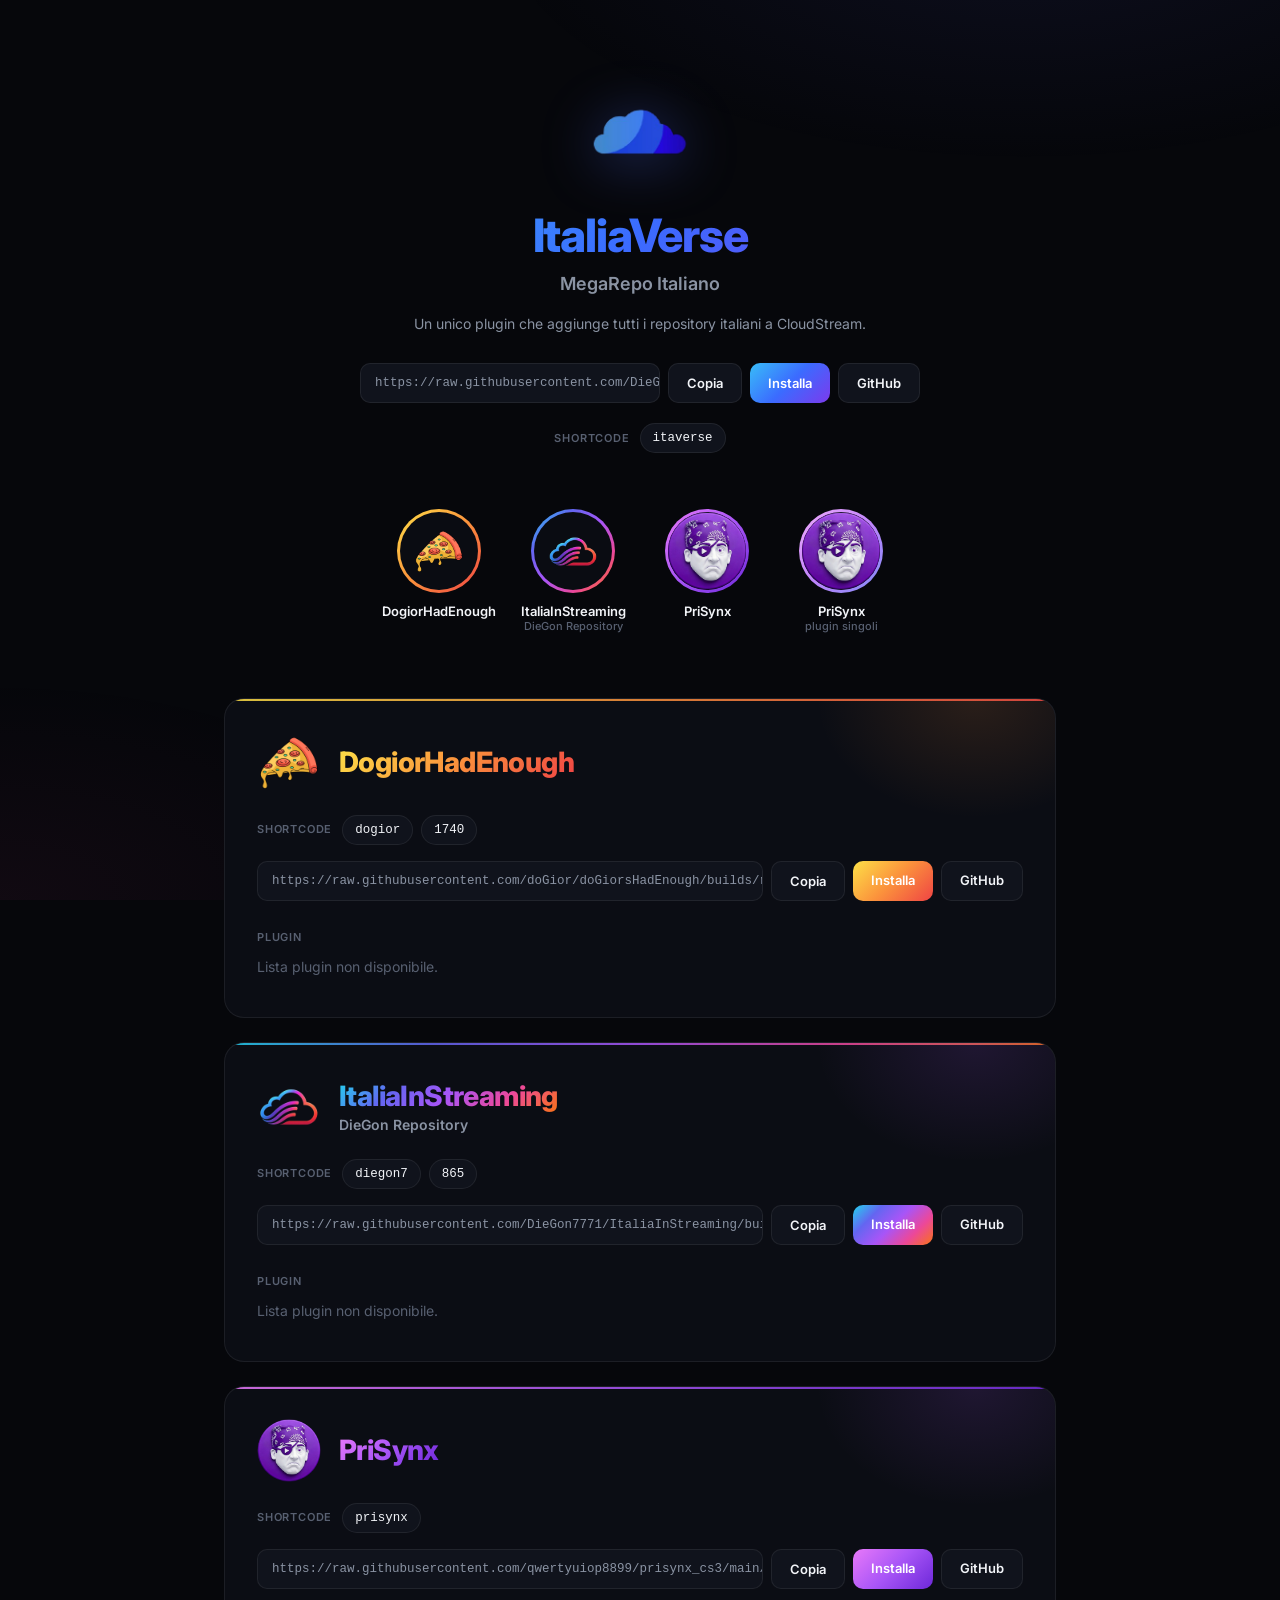
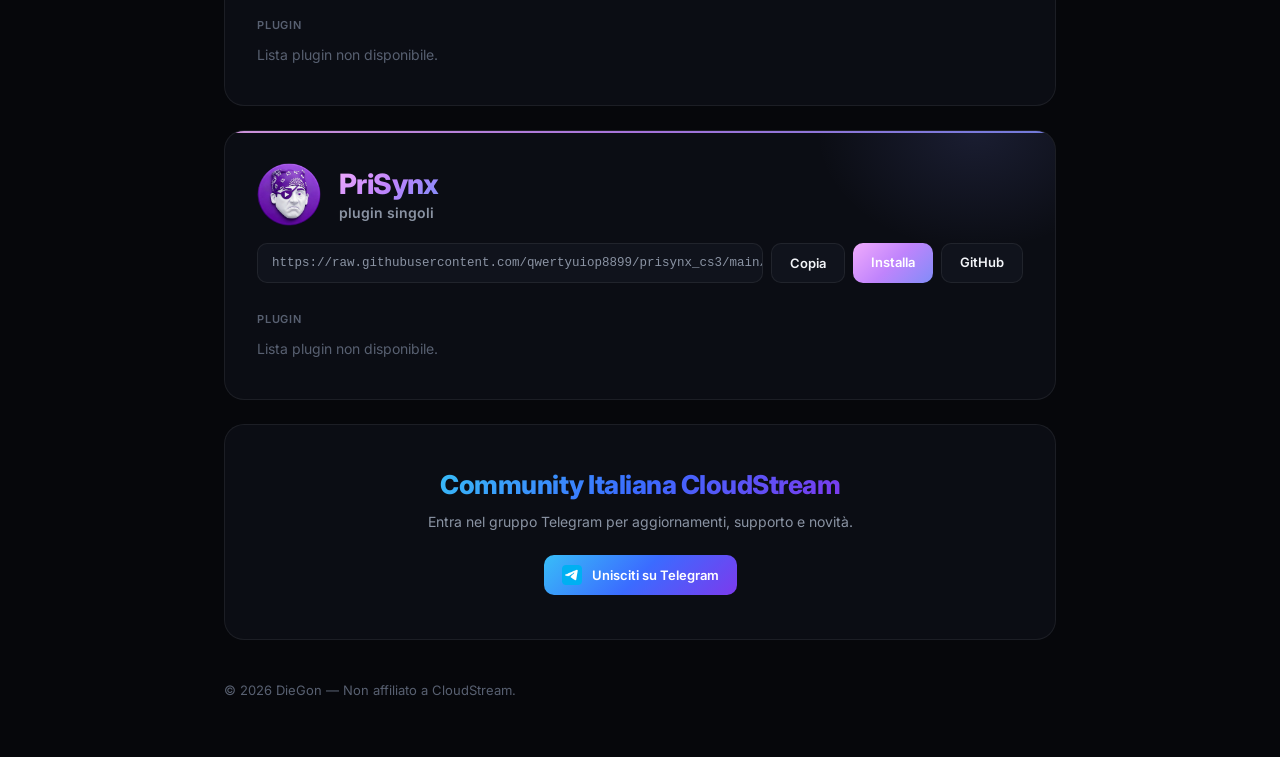
==== site/index.html @ 2d8fd5d8 "Sito ItaliaVerse" ====
<!DOCTYPE html>
<html lang="it">
<head>
<meta charset="UTF-8">
<meta name="viewport" content="width=device-width, initial-scale=1.0">
<title>ItaliaVerse — MegaRepo Italiano</title>
<link rel="preconnect" href="https://fonts.googleapis.com">
<link href="https://fonts.googleapis.com/css2?family=Inter:wght@400;500;600;700;800&display=swap" rel="stylesheet">
<style>
*, *::before, *::after { margin: 0; padding: 0; box-sizing: border-box; }
html { scroll-behavior: smooth; }

:root {
    --bg: #06070b;
    --card: #0b0d14;
    --field: #10131c;
    --line: rgba(255,255,255,0.07);
    --text: #f2f4f8;
    --muted: #8a93a3;
    --faint: #586071;
    --green: #22c55e;
    --yellow: #eab308;
    --red: #ef4444;
    --beta: #38bdf8;
}

body {
    font-family: 'Inter', -apple-system, BlinkMacSystemFont, sans-serif;
    background: var(--bg);
    color: var(--text);
    line-height: 1.6;
    -webkit-font-smoothing: antialiased;
    min-height: 100vh;
}

body::before {
    content: '';
    position: fixed; inset: 0; pointer-events: none; z-index: 0;
    background:
        radial-gradient(ellipse 60% 40% at 80% -10%, rgba(99,102,241,0.09), transparent 70%),
        radial-gradient(ellipse 50% 35% at 0% 100%, rgba(236,72,153,0.05), transparent 70%);
}

.wrap { max-width: 880px; margin: 0 auto; padding: 0 24px; position: relative; z-index: 1; }

.grad {
    background: var(--g);
    -webkit-background-clip: text; background-clip: text;
    -webkit-text-fill-color: transparent; color: transparent;
}

/* ---------- HERO ---------- */
.hero { text-align: center; padding: 80px 0 44px; }
.hero .logo { width: 104px; height: 104px; object-fit: contain; margin-bottom: 18px; filter: drop-shadow(0 6px 28px rgba(80,110,255,0.35)); }
.hero h1 { font-size: 46px; font-weight: 800; letter-spacing: -1.2px; line-height: 1.1; }
.hero .sub { margin-top: 10px; font-size: 18px; font-weight: 600; color: var(--muted); }
.hero .desc { margin: 14px auto 0; max-width: 520px; font-size: 14px; color: var(--muted); }

.install { margin: 28px auto 0; max-width: 560px; }

/* ---------- AVATARS ---------- */
.avatars { display: flex; justify-content: center; flex-wrap: wrap; gap: 28px 30px; padding: 12px 0 64px; }
.avatar { display: flex; flex-direction: column; align-items: center; gap: 10px; width: 104px; text-decoration: none; color: var(--text); }
.ring { width: 84px; height: 84px; border-radius: 50%; padding: 3px; background: var(--g); transition: transform .25s, box-shadow .25s; }
.ring span { display: flex; align-items: center; justify-content: center; width: 100%; height: 100%; border-radius: 50%; background: #0a0c12; overflow: hidden; }
.ring img { width: 100%; height: 100%; object-fit: contain; }
.ring img.pad { width: 66%; height: 66%; }
.ring img.cover { object-fit: cover; }
.avatar:hover .ring { transform: translateY(-4px) scale(1.04); box-shadow: 0 10px 30px -6px var(--glow); }
.avatar b { font-size: 13px; font-weight: 600; text-align: center; line-height: 1.3; }
.avatar small { display: block; font-size: 11px; font-weight: 500; color: var(--faint); margin-top: -1px; }

/* ---------- REPO CARD ---------- */
section.repo {
    position: relative; overflow: hidden;
    margin-bottom: 24px; padding: 32px 32px 28px;
    background: var(--card); border: 1px solid var(--line); border-radius: 20px;
    scroll-margin-top: 24px;
}
section.repo::before {
    content: ''; position: absolute; top: 0; left: 0; right: 0; height: 2px; background: var(--g); opacity: .85;
}
section.repo::after {
    content: ''; position: absolute; top: -120px; right: -80px; width: 320px; height: 240px; pointer-events: none;
    background: radial-gradient(ellipse, var(--glow), transparent 70%); opacity: .13;
}
.head { display: flex; align-items: center; gap: 18px; position: relative; z-index: 1; }
.head .logo { width: 64px; height: 64px; object-fit: contain; flex-shrink: 0; }
.head .logo.round { border-radius: 50%; }
.head h2 { font-size: 28px; font-weight: 800; letter-spacing: -0.6px; line-height: 1.15; }
.head h2 .s { display: block; font-size: 14px; font-weight: 600; letter-spacing: 0; color: var(--muted); margin-top: 4px; -webkit-text-fill-color: var(--muted); }
.desc2 { color: var(--muted); font-size: 14px; margin-top: 14px; position: relative; z-index: 1; }

.chips { display: flex; flex-wrap: wrap; gap: 8px; margin-top: 20px; align-items: center; position: relative; z-index: 1; }
.chips .lbl { font-size: 11px; text-transform: uppercase; letter-spacing: .8px; color: var(--faint); font-weight: 600; margin-right: 2px; }
.chip {
    height: 30px; padding: 0 12px; border-radius: 999px; border: 1px solid var(--line); background: var(--field);
    color: var(--text); font-family: ui-monospace, SFMono-Regular, Menlo, monospace; font-size: 12.5px; cursor: pointer;
    display: inline-flex; align-items: center; transition: border-color .2s, color .2s;
}
.chip:hover { border-color: var(--c); color: var(--c); }
.chip.done { border-color: var(--green); color: var(--green); }

.url-box { display: flex; gap: 8px; margin-top: 16px; flex-wrap: wrap; position: relative; z-index: 1; }
.install .url-box { margin-top: 0; }
.field {
    flex: 1; min-width: 220px; height: 40px; border: 1px solid var(--line); border-radius: 10px; background: var(--field);
    padding: 0 14px; display: flex; align-items: center; font-family: ui-monospace, SFMono-Regular, Menlo, monospace; font-size: 12.5px; color: var(--muted);
    overflow: hidden; text-overflow: ellipsis; white-space: nowrap;
}
.btn {
    height: 40px; padding: 0 18px; border-radius: 10px; border: 1px solid var(--line); background: var(--field);
    color: var(--text); font-family: inherit; font-size: 13px; font-weight: 600; cursor: pointer;
    display: inline-flex; align-items: center; text-decoration: none; transition: border-color .2s, color .2s, transform .2s, filter .2s;
}
.btn:hover { border-color: var(--c); color: var(--c); }
.btn.primary { background: var(--g); border: none; color: #fff; }
.btn.primary:hover { filter: brightness(1.12); transform: translateY(-1px); color: #fff; }
.btn.done { border-color: var(--green); color: var(--green); }

.plugins-title { margin-top: 28px; font-size: 11px; text-transform: uppercase; letter-spacing: .8px; color: var(--faint); font-weight: 600; display: flex; gap: 8px; align-items: center; position: relative; z-index: 1; }
.plugins-title .count { color: var(--muted); letter-spacing: 0; font-weight: 600; background: rgba(255,255,255,.05); padding: 1px 8px; border-radius: 999px; }
.plugins { display: grid; grid-template-columns: repeat(2, 1fr); gap: 0 32px; margin-top: 6px; position: relative; z-index: 1; }
.plugin { display: flex; align-items: center; gap: 10px; padding: 10px 0; border-bottom: 1px solid var(--line); font-size: 14px; font-weight: 500; }
.dot { width: 8px; height: 8px; border-radius: 50%; flex-shrink: 0; background: var(--faint); }
.dot.s0 { background: var(--red); box-shadow: 0 0 8px rgba(239,68,68,.5); }
.dot.s1 { background: var(--green); box-shadow: 0 0 8px rgba(34,197,94,.5); }
.dot.s2 { background: var(--yellow); box-shadow: 0 0 8px rgba(234,179,8,.5); }
.dot.s3 { background: var(--beta); box-shadow: 0 0 8px rgba(56,189,248,.5); }
.plugin small { margin-left: auto; color: var(--faint); font-size: 12px; font-weight: 500; }
.note { color: var(--faint); font-size: 14px; padding: 10px 0; position: relative; z-index: 1; }

/* ---------- COMMUNITY ---------- */
.community { --g: linear-gradient(135deg,#38bdf8,#3b6bff,#7c3aed); --c: #38bdf8; text-align: center; padding: 44px 24px; margin: 8px 0 8px; border: 1px solid var(--line); border-radius: 20px; background: var(--card); }
.community h2 { display: inline-block; font-size: 26px; font-weight: 800; letter-spacing: -0.5px; line-height: 1.2; }
.community p { color: var(--muted); font-size: 14px; margin: 10px 0 22px; }
.community .btn { gap: 10px; }
.community .btn img { width: 20px; height: 20px; object-fit: contain; }

/* ---------- FOOTER ---------- */
footer { padding: 32px 0 56px; }
.foot { display: flex; align-items: center; justify-content: space-between; gap: 20px; flex-wrap: wrap; }
.foot p { font-size: 13px; color: var(--faint); }

@media (max-width: 640px) {
    .hero { padding: 56px 0 32px; }
    .hero h1 { font-size: 34px; }
    .hero .logo { width: 84px; height: 84px; }
    .avatars { gap: 22px 8px; padding-bottom: 44px; }
    .avatar { width: 108px; }
    .avatar b { font-size: 12px; }
    .ring { width: 76px; height: 76px; }
    section.repo { padding: 26px 20px 22px; border-radius: 16px; }
    .head .logo { width: 52px; height: 52px; }
    .head h2 { font-size: 22px; }
    .plugins { grid-template-columns: 1fr; }
    .foot { flex-direction: column; align-items: flex-start; }
}
</style>
</head>
<body>
<div class="wrap">
    <main id="app"></main>

    <section class="community" id="community">
        <h2 class="grad">Community Italiana CloudStream</h2>
        <p>Entra nel gruppo Telegram per aggiornamenti, supporto e novità.</p>
        <a class="btn primary" href="https://t.me/cloudstream_italia" target="_blank" rel="noopener"><img src="img/telegram.png" alt="">Unisciti su Telegram</a>
    </section>

    <footer>
        <div class="foot">
            <p>&copy; <span id="year"></span> DieGon &mdash; Non affiliato a CloudStream.</p>
        </div>
    </footer>
</div>

<script>
/*
  shortcodes : lista di shortcode CloudStream (può essere vuota)
  url        : link repo.json da aggiungere in CloudStream
  plugins    : link a plugins.json oppure a un repo.json (in quel caso segue i suoi pluginLists)
  g / c / glow : gradiente del titolo, colore accento, colore dell'alone
*/
const HOME = {
    name: 'ItaliaVerse',
    subtitle: 'MegaRepo Italiano',
    logo: 'img/italiaverse.png',
    desc: 'Un unico plugin che aggiunge tutti i repository italiani a CloudStream.',
    shortcodes: ['itaverse'],
    url: 'https://raw.githubusercontent.com/DieGon7771/ItaliaVerse/main/repo.json',
    github: 'https://github.com/DieGon7771/ItaliaVerse',
    g: 'linear-gradient(135deg,#38bdf8,#3b6bff,#7c3aed)',
    c: '#6d8bff',
    glow: '#3b6bff'
};

const REPOS = [
    {
        id: 'dogiorhadenough',
        name: 'DogiorHadEnough',
        logo: 'img/dogior.png',
        desc: '',
        shortcodes: ['dogior', '1740'],
        url: 'https://raw.githubusercontent.com/doGior/doGiorsHadEnough/builds/repo.json',
        github: 'https://github.com/doGior/doGiorsHadEnough',
        plugins: 'https://raw.githubusercontent.com/doGior/doGiorsHadEnough/builds/plugins.json',
        g: 'linear-gradient(135deg,#fde047,#fb923c,#ef4444)',
        c: '#fb923c',
        glow: '#fb923c'
    },
    {
        id: 'italiainstreaming',
        name: 'ItaliaInStreaming',
        subtitle: 'DieGon Repository',
        logo: 'img/italiainstreaming.png',
        desc: '',
        shortcodes: ['diegon7', '865'],
        url: 'https://raw.githubusercontent.com/DieGon7771/ItaliaInStreaming/builds/repo.json',
        plugins: 'https://raw.githubusercontent.com/DieGon7771/ItaliaInStreaming/builds/plugins.json',
        github: 'https://github.com/DieGon7771/ItaliaInStreaming',
        g: 'linear-gradient(135deg,#22d3ee,#6366f1,#a855f7,#ec4899,#f97316)',
        c: '#a855f7',
        glow: '#a855f7'
    },
    {
        id: 'prisynx',
        name: 'PriSynx',
        logo: 'img/prisynx.png',
        round: true,
        desc: '',
        shortcodes: ['prisynx'],
        url: 'https://raw.githubusercontent.com/qwertyuiop8899/prisynx_cs3/main/center.json',
        github: 'https://github.com/qwertyuiop8899/PriSynx',
        plugins: 'https://raw.githubusercontent.com/qwertyuiop8899/prisynx_cs3/main/center.json',
        g: 'linear-gradient(135deg,#e879f9,#a855f7,#6d28d9)',
        c: '#c084fc',
        glow: '#a855f7'
    },
    {
        id: 'prisynx-singoli',
        name: 'PriSynx',
        subtitle: 'plugin singoli',
        logo: 'img/prisynx.png',
        round: true,
        desc: '',
        shortcodes: [],
        url: 'https://raw.githubusercontent.com/qwertyuiop8899/prisynx_cs3/main/singoli.json',
        github: 'https://github.com/qwertyuiop8899/PriSynx',
        plugins: 'https://raw.githubusercontent.com/qwertyuiop8899/prisynx_cs3/main/singoli.json',
        g: 'linear-gradient(135deg,#f0abfc,#c084fc,#818cf8)',
        c: '#c4b5fd',
        glow: '#818cf8'
    }
];

const AVATAR_IMG_CLASS = { dogiorhadenough: 'pad', italiainstreaming: 'pad', prisynx: 'cover', 'prisynx-singoli': 'cover' };

const STATUS = { 0: 'Disattivato', 1: 'In funzione', 2: 'Lento', 3: 'Beta' };
const INSTALL_HELPER = 'https://diegon7771.github.io/Cs-site/?r=';

function esc(s) {
    const d = document.createElement('div');
    d.textContent = s == null ? '' : String(s);
    return d.innerHTML;
}
function vars(r) { return '--g:' + r.g + ';--c:' + r.c + ';--glow:' + r.glow + ';'; }
function installLink(url) { return INSTALL_HELPER + 'cloudstreamrepo://' + url.replace(/^https?:\/\//, ''); }
function copyBtn(text, label) { return '<button class="btn" data-copy="' + esc(text) + '">' + (label || 'Copia') + '</button>'; }
function installBtn(url) { return '<a class="btn primary" href="' + esc(installLink(url)) + '" target="_blank" rel="noopener">Installa</a>'; }
function chips(list) {
    if (!list || !list.length) return '';
    return '<div class="chips"><span class="lbl">Shortcode</span>'
        + list.map(s => '<button class="chip" data-copy="' + esc(s) + '" title="Copia">' + esc(s) + '</button>').join('')
        + '</div>';
}
function urlBox(r) {
    if (!r.url) return '';
    return '<div class="url-box"><div class="field">' + esc(r.url) + '</div>' + copyBtn(r.url) + installBtn(r.url)
        + (r.github ? '<a class="btn" href="' + esc(r.github) + '" target="_blank" rel="noopener">GitHub</a>' : '') + '</div>';
}

function renderHome() {
    return '<header class="hero" style="' + vars(HOME) + '">'
        + '<img class="logo" src="' + HOME.logo + '" alt="ItaliaVerse">'
        + '<h1 class="grad">' + esc(HOME.name) + '</h1>'
        + '<p class="sub">' + esc(HOME.subtitle) + '</p>'
        + '<p class="desc">' + esc(HOME.desc) + '</p>'
        + '<div class="install">' + urlBox(HOME) + chips(HOME.shortcodes).replace('class="chips"', 'class="chips" style="justify-content:center"') + '</div>'
        + '</header>'
        + '<nav class="avatars">' + REPOS.map(r =>
            '<a class="avatar" href="#' + r.id + '" style="' + vars(r) + '">'
            + '<div class="ring"><span><img class="' + (AVATAR_IMG_CLASS[r.id] || '') + '" src="' + r.logo + '" alt=""></span></div>'
            + '<b>' + esc(r.name) + (r.subtitle ? '<small>' + esc(r.subtitle) + '</small>' : '') + '</b></a>'
        ).join('') + '</nav>';
}

function renderRepo(r) {
    return '<section class="repo" id="' + r.id + '" style="' + vars(r) + '">'
        + '<div class="head"><img class="logo' + (r.round ? ' round' : '') + '" src="' + esc(r.logo) + '" alt="">'
        + '<h2><span class="grad">' + esc(r.name) + '</span>' + (r.subtitle ? '<span class="s">' + esc(r.subtitle) + '</span>' : '') + '</h2></div>'
        + (r.desc ? '<p class="desc2">' + esc(r.desc) + '</p>' : '')
        + chips(r.shortcodes) + urlBox(r)
        + '<div class="plugins-title">Plugin <span class="count" id="count-' + r.id + '" hidden></span></div>'
        + '<div id="plugins-' + r.id + '"><p class="note">' + (r.plugins ? 'Caricamento…' : 'Lista plugin in arrivo.') + '</p></div>'
        + '</section>';
}

async function getJson(url) {
    const res = await fetch(url, { cache: 'no-cache' });
    if (!res.ok) throw new Error('HTTP ' + res.status);
    return res.json();
}

async function loadPluginList(url) {
    const data = await getJson(url);
    if (Array.isArray(data)) return data;
    if (data && Array.isArray(data.pluginLists)) {
        const lists = await Promise.all(data.pluginLists.map(u => getJson(u).catch(() => [])));
        return lists.flat();
    }
    return [];
}

function loadPlugins(r) {
    if (!r.plugins) return;
    const box = document.getElementById('plugins-' + r.id);
    const count = document.getElementById('count-' + r.id);
    loadPluginList(r.plugins).then(list => {
        const seen = new Set();
        list = list.filter(p => p && p.name && !seen.has(p.name) && seen.add(p.name));
        if (!list.length) { box.innerHTML = '<p class="note">Nessun plugin trovato.</p>'; return; }
        list.sort((a, b) => String(a.name).localeCompare(String(b.name)));
        count.textContent = list.length; count.hidden = false;
        box.innerHTML = '<div class="plugins">' + list.map(p => {
            const known = STATUS[p.status] !== undefined;
            return '<div class="plugin"><span class="dot' + (known ? ' s' + p.status : '') + '"></span><span>' + esc(p.name) + '</span>'
                + (known ? '<small>' + STATUS[p.status] + '</small>' : '') + '</div>';
        }).join('') + '</div>';
    }).catch(() => { box.innerHTML = '<p class="note">Lista plugin non disponibile.</p>'; });
}

document.getElementById('app').innerHTML = renderHome() + REPOS.map(renderRepo).join('');
REPOS.forEach(loadPlugins);
document.getElementById('year').textContent = new Date().getFullYear();

document.addEventListener('click', async e => {
    const b = e.target.closest('[data-copy]');
    if (!b) return;
    const text = b.getAttribute('data-copy');
    try { await navigator.clipboard.writeText(text); }
    catch {
        const t = document.createElement('textarea');
        t.value = text; document.body.appendChild(t); t.select();
        document.execCommand('copy'); t.remove();
    }
    const old = b.textContent;
    b.textContent = 'Copiato!'; b.classList.add('done');
    setTimeout(() => { b.textContent = old; b.classList.remove('done'); }, 1800);
});
</script>
</body>
</html>
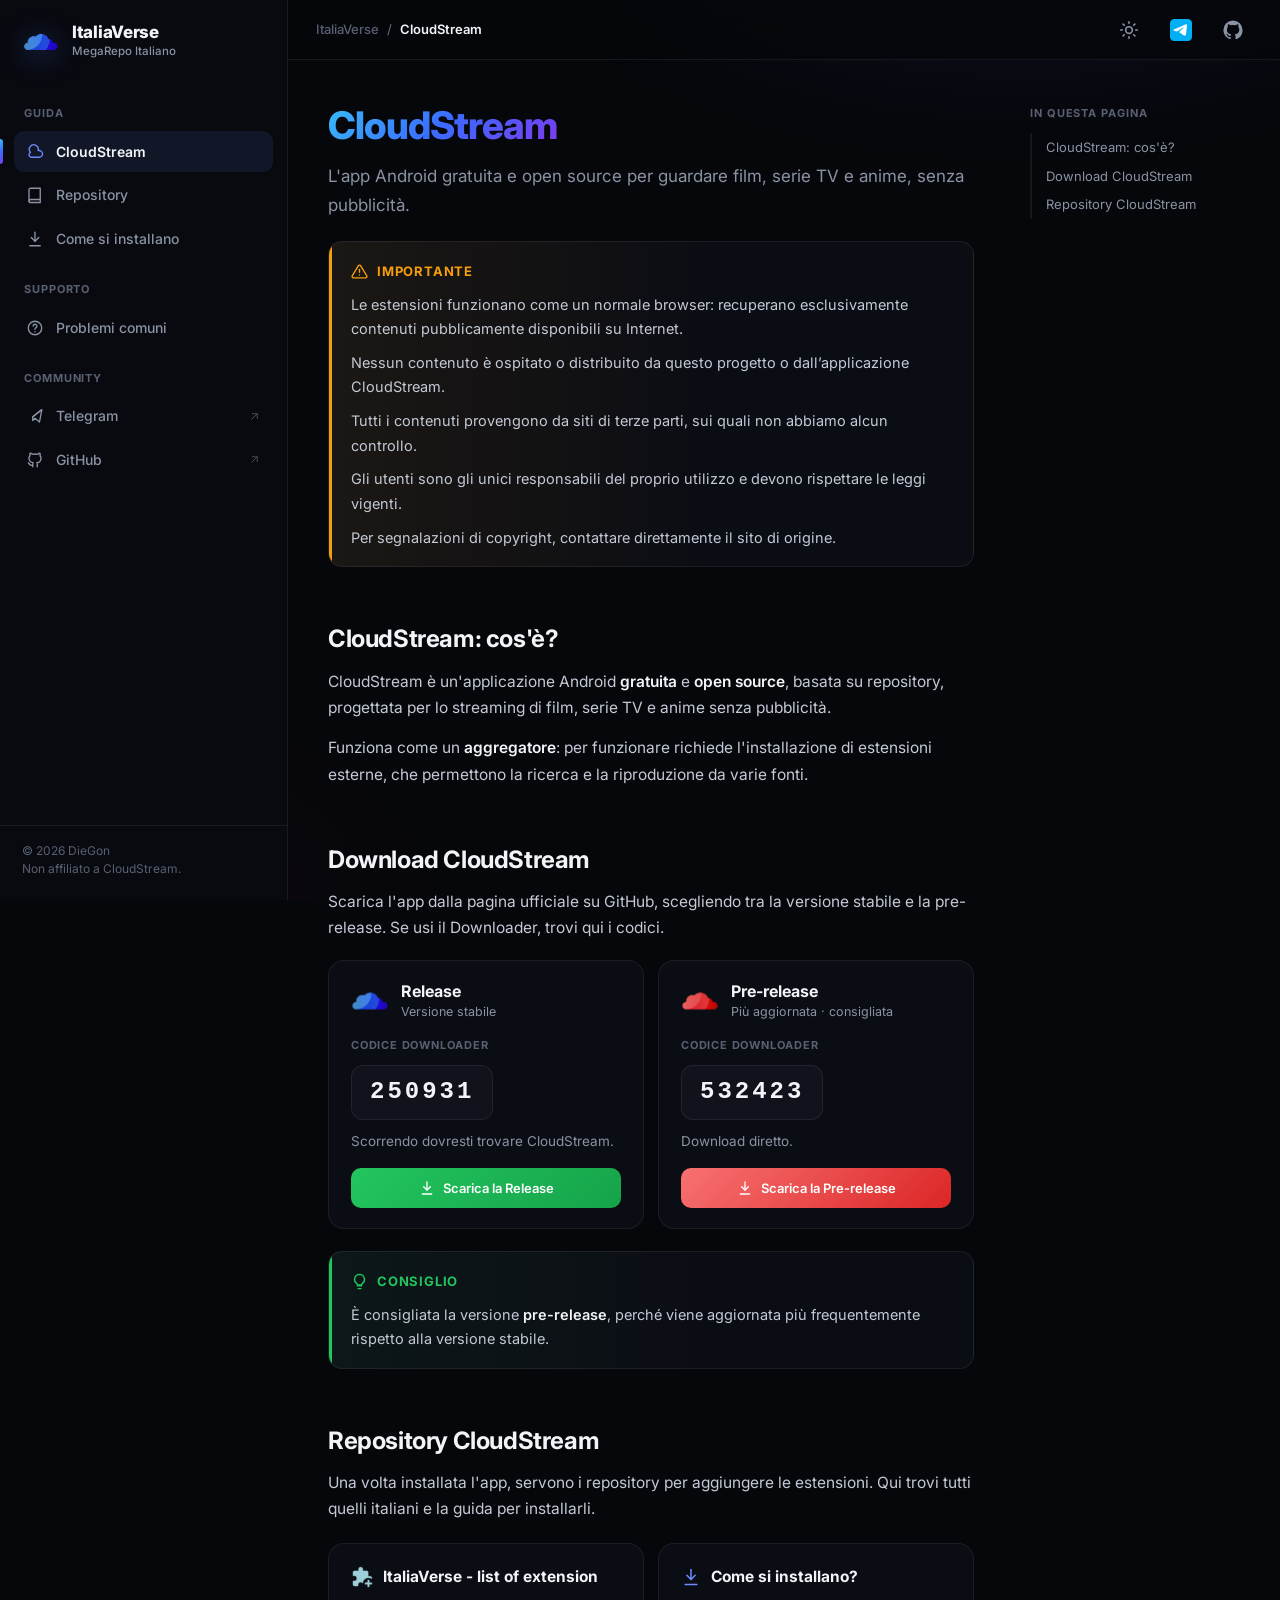
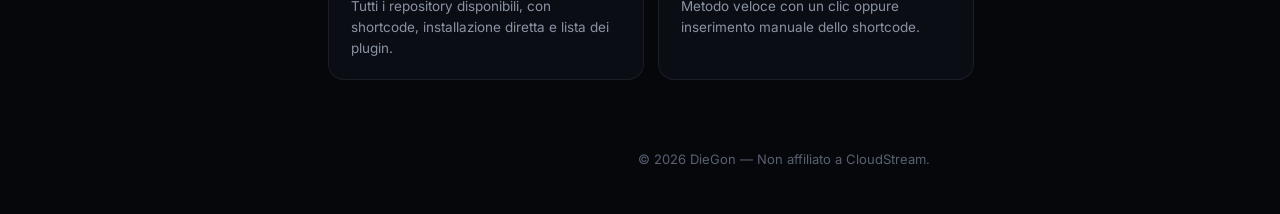
==== commit f2cdaa73: "Update" ====
--- a/site/index.html
+++ b/site/index.html
@@ -1,363 +1,75 @@
 <!DOCTYPE html>
-<html lang="it">
+<html lang="it" data-theme="dark">
 <head>
 <meta charset="UTF-8">
 <meta name="viewport" content="width=device-width, initial-scale=1.0">
-<title>ItaliaVerse — MegaRepo Italiano</title>
+<title>CloudStream — ItaliaVerse</title>
+<meta name="description" content="CloudStream: cos’è, come scaricarlo e dove trovare i repository italiani.">
+<link rel="icon" href="img/italiaverse.png">
+<script>try{var t=localStorage.getItem("theme");document.documentElement.setAttribute("data-theme",t==="light"?"light":"dark")}catch(e){document.documentElement.setAttribute("data-theme","dark")}</script>
 <link rel="preconnect" href="https://fonts.googleapis.com">
 <link href="https://fonts.googleapis.com/css2?family=Inter:wght@400;500;600;700;800&display=swap" rel="stylesheet">
-<style>
-*, *::before, *::after { margin: 0; padding: 0; box-sizing: border-box; }
-html { scroll-behavior: smooth; }
+<link rel="stylesheet" href="assets/style.css">
+</head>
+<body data-no-pager>
+<div class="layout">
+    <div class="main">
+        <header class="topbar" id="topbar"></header>
+        <div class="page">
+            <article class="doc">
+                <h1><span class="grad">CloudStream</span></h1>
+                <p class="lead">L'app Android gratuita e open source per guardare film, serie TV e anime, senza pubblicità.</p>
 
-:root {
-    --bg: #06070b;
-    --card: #0b0d14;
-    --field: #10131c;
-    --line: rgba(255,255,255,0.07);
-    --text: #f2f4f8;
-    --muted: #8a93a3;
-    --faint: #586071;
-    --green: #22c55e;
-    --yellow: #eab308;
-    --red: #ef4444;
-    --beta: #38bdf8;
-}
+                <div class="callout warn">
+                    <div class="ct"><svg viewBox="0 0 24 24"><path d="M10.3 3.9 1.8 18a2 2 0 0 0 1.7 3h17a2 2 0 0 0 1.7-3L13.7 3.9a2 2 0 0 0-3.4 0z"/><path d="M12 9v4"/><path d="M12 17h.01"/></svg>Importante</div>
+                    <p>Le estensioni funzionano come un normale browser: recuperano esclusivamente contenuti pubblicamente disponibili su Internet.</p>
+                    <p>Nessun contenuto è ospitato o distribuito da questo progetto o dall’applicazione CloudStream.</p>
+                    <p>Tutti i contenuti provengono da siti di terze parti, sui quali non abbiamo alcun controllo.</p>
+                    <p>Gli utenti sono gli unici responsabili del proprio utilizzo e devono rispettare le leggi vigenti.</p>
+                    <p>Per segnalazioni di copyright, contattare direttamente il sito di origine.</p>
+                </div>
 
-body {
-    font-family: 'Inter', -apple-system, BlinkMacSystemFont, sans-serif;
-    background: var(--bg);
-    color: var(--text);
-    line-height: 1.6;
-    -webkit-font-smoothing: antialiased;
-    min-height: 100vh;
-}
+                <h2>CloudStream: cos'è?</h2>
+                <p>CloudStream è un'applicazione Android <strong>gratuita</strong> e <strong>open source</strong>, basata su repository, progettata per lo streaming di film, serie TV e anime senza pubblicità.</p>
+                <p>Funziona come un <strong>aggregatore</strong>: per funzionare richiede l'installazione di estensioni esterne, che permettono la ricerca e la riproduzione da varie fonti.</p>
 
-body::before {
-    content: '';
-    position: fixed; inset: 0; pointer-events: none; z-index: 0;
-    background:
-        radial-gradient(ellipse 60% 40% at 80% -10%, rgba(99,102,241,0.09), transparent 70%),
-        radial-gradient(ellipse 50% 35% at 0% 100%, rgba(236,72,153,0.05), transparent 70%);
-}
+                <h2>Download CloudStream</h2>
+                <p>Scarica l'app dalla pagina ufficiale su GitHub, scegliendo tra la versione stabile e la pre-release. Se usi il Downloader, trovi qui i codici.</p>
+                <div class="dl">
+                    <div class="box">
+                        <div class="top"><img src="img/stable.png" alt=""><div><b>Release</b><small>Versione stabile</small></div></div>
+                        <div class="label">Codice Downloader</div>
+                        <span class="code code-big">250931</span>
+                        <p>Scorrendo dovresti trovare CloudStream.</p>
+                        <a class="btn stable" href="https://github.com/recloudstream/cloudstream/releases/latest" target="_blank" rel="noopener"><svg viewBox="0 0 24 24"><path d="M12 3v12"/><path d="m7 10 5 5 5-5"/><path d="M5 21h14"/></svg>Scarica la Release</a>
+                    </div>
+                    <div class="box">
+                        <div class="top"><img src="img/pre.png" alt=""><div><b>Pre-release</b><small>Più aggiornata · consigliata</small></div></div>
+                        <div class="label">Codice Downloader</div>
+                        <span class="code code-big">532423</span>
+                        <p>Download diretto.</p>
+                        <a class="btn pre" href="https://github.com/recloudstream/cloudstream/releases/pre-release" target="_blank" rel="noopener"><svg viewBox="0 0 24 24"><path d="M12 3v12"/><path d="m7 10 5 5 5-5"/><path d="M5 21h14"/></svg>Scarica la Pre-release</a>
+                    </div>
+                </div>
 
-.wrap { max-width: 880px; margin: 0 auto; padding: 0 24px; position: relative; z-index: 1; }
+                <div class="callout tip">
+                    <div class="ct"><svg viewBox="0 0 24 24"><path d="M9 18h6"/><path d="M10 22h4"/><path d="M12 2a7 7 0 0 0-4 12.7c.6.5 1 1.3 1 2.3h6c0-1 .4-1.8 1-2.3A7 7 0 0 0 12 2z"/></svg>Consiglio</div>
+                    <p>È consigliata la versione <strong>pre-release</strong>, perché viene aggiornata più frequentemente rispetto alla versione stabile.</p>
+                </div>
 
-.grad {
-    background: var(--g);
-    -webkit-background-clip: text; background-clip: text;
-    -webkit-text-fill-color: transparent; color: transparent;
-}
-
-/* ---------- HERO ---------- */
-.hero { text-align: center; padding: 80px 0 44px; }
-.hero .logo { width: 104px; height: 104px; object-fit: contain; margin-bottom: 18px; filter: drop-shadow(0 6px 28px rgba(80,110,255,0.35)); }
-.hero h1 { font-size: 46px; font-weight: 800; letter-spacing: -1.2px; line-height: 1.1; }
-.hero .sub { margin-top: 10px; font-size: 18px; font-weight: 600; color: var(--muted); }
-.hero .desc { margin: 14px auto 0; max-width: 520px; font-size: 14px; color: var(--muted); }
-
-.install { margin: 28px auto 0; max-width: 560px; }
-
-/* ---------- AVATARS ---------- */
-.avatars { display: flex; justify-content: center; flex-wrap: wrap; gap: 28px 30px; padding: 12px 0 64px; }
-.avatar { display: flex; flex-direction: column; align-items: center; gap: 10px; width: 104px; text-decoration: none; color: var(--text); }
-.ring { width: 84px; height: 84px; border-radius: 50%; padding: 3px; background: var(--g); transition: transform .25s, box-shadow .25s; }
-.ring span { display: flex; align-items: center; justify-content: center; width: 100%; height: 100%; border-radius: 50%; background: #0a0c12; overflow: hidden; }
-.ring img { width: 100%; height: 100%; object-fit: contain; }
-.ring img.pad { width: 66%; height: 66%; }
-.ring img.cover { object-fit: cover; }
-.avatar:hover .ring { transform: translateY(-4px) scale(1.04); box-shadow: 0 10px 30px -6px var(--glow); }
-.avatar b { font-size: 13px; font-weight: 600; text-align: center; line-height: 1.3; }
-.avatar small { display: block; font-size: 11px; font-weight: 500; color: var(--faint); margin-top: -1px; }
-
-/* ---------- REPO CARD ---------- */
-section.repo {
-    position: relative; overflow: hidden;
-    margin-bottom: 24px; padding: 32px 32px 28px;
-    background: var(--card); border: 1px solid var(--line); border-radius: 20px;
-    scroll-margin-top: 24px;
-}
-section.repo::before {
-    content: ''; position: absolute; top: 0; left: 0; right: 0; height: 2px; background: var(--g); opacity: .85;
-}
-section.repo::after {
-    content: ''; position: absolute; top: -120px; right: -80px; width: 320px; height: 240px; pointer-events: none;
-    background: radial-gradient(ellipse, var(--glow), transparent 70%); opacity: .13;
-}
-.head { display: flex; align-items: center; gap: 18px; position: relative; z-index: 1; }
-.head .logo { width: 64px; height: 64px; object-fit: contain; flex-shrink: 0; }
-.head .logo.round { border-radius: 50%; }
-.head h2 { font-size: 28px; font-weight: 800; letter-spacing: -0.6px; line-height: 1.15; }
-.head h2 .s { display: block; font-size: 14px; font-weight: 600; letter-spacing: 0; color: var(--muted); margin-top: 4px; -webkit-text-fill-color: var(--muted); }
-.desc2 { color: var(--muted); font-size: 14px; margin-top: 14px; position: relative; z-index: 1; }
-
-.chips { display: flex; flex-wrap: wrap; gap: 8px; margin-top: 20px; align-items: center; position: relative; z-index: 1; }
-.chips .lbl { font-size: 11px; text-transform: uppercase; letter-spacing: .8px; color: var(--faint); font-weight: 600; margin-right: 2px; }
-.chip {
-    height: 30px; padding: 0 12px; border-radius: 999px; border: 1px solid var(--line); background: var(--field);
-    color: var(--text); font-family: ui-monospace, SFMono-Regular, Menlo, monospace; font-size: 12.5px; cursor: pointer;
-    display: inline-flex; align-items: center; transition: border-color .2s, color .2s;
-}
-.chip:hover { border-color: var(--c); color: var(--c); }
-.chip.done { border-color: var(--green); color: var(--green); }
-
-.url-box { display: flex; gap: 8px; margin-top: 16px; flex-wrap: wrap; position: relative; z-index: 1; }
-.install .url-box { margin-top: 0; }
-.field {
-    flex: 1; min-width: 220px; height: 40px; border: 1px solid var(--line); border-radius: 10px; background: var(--field);
-    padding: 0 14px; display: flex; align-items: center; font-family: ui-monospace, SFMono-Regular, Menlo, monospace; font-size: 12.5px; color: var(--muted);
-    overflow: hidden; text-overflow: ellipsis; white-space: nowrap;
-}
-.btn {
-    height: 40px; padding: 0 18px; border-radius: 10px; border: 1px solid var(--line); background: var(--field);
-    color: var(--text); font-family: inherit; font-size: 13px; font-weight: 600; cursor: pointer;
-    display: inline-flex; align-items: center; text-decoration: none; transition: border-color .2s, color .2s, transform .2s, filter .2s;
-}
-.btn:hover { border-color: var(--c); color: var(--c); }
-.btn.primary { background: var(--g); border: none; color: #fff; }
-.btn.primary:hover { filter: brightness(1.12); transform: translateY(-1px); color: #fff; }
-.btn.done { border-color: var(--green); color: var(--green); }
-
-.plugins-title { margin-top: 28px; font-size: 11px; text-transform: uppercase; letter-spacing: .8px; color: var(--faint); font-weight: 600; display: flex; gap: 8px; align-items: center; position: relative; z-index: 1; }
-.plugins-title .count { color: var(--muted); letter-spacing: 0; font-weight: 600; background: rgba(255,255,255,.05); padding: 1px 8px; border-radius: 999px; }
-.plugins { display: grid; grid-template-columns: repeat(2, 1fr); gap: 0 32px; margin-top: 6px; position: relative; z-index: 1; }
-.plugin { display: flex; align-items: center; gap: 10px; padding: 10px 0; border-bottom: 1px solid var(--line); font-size: 14px; font-weight: 500; }
-.dot { width: 8px; height: 8px; border-radius: 50%; flex-shrink: 0; background: var(--faint); }
-.dot.s0 { background: var(--red); box-shadow: 0 0 8px rgba(239,68,68,.5); }
-.dot.s1 { background: var(--green); box-shadow: 0 0 8px rgba(34,197,94,.5); }
-.dot.s2 { background: var(--yellow); box-shadow: 0 0 8px rgba(234,179,8,.5); }
-.dot.s3 { background: var(--beta); box-shadow: 0 0 8px rgba(56,189,248,.5); }
-.plugin small { margin-left: auto; color: var(--faint); font-size: 12px; font-weight: 500; }
-.note { color: var(--faint); font-size: 14px; padding: 10px 0; position: relative; z-index: 1; }
-
-/* ---------- COMMUNITY ---------- */
-.community { --g: linear-gradient(135deg,#38bdf8,#3b6bff,#7c3aed); --c: #38bdf8; text-align: center; padding: 44px 24px; margin: 8px 0 8px; border: 1px solid var(--line); border-radius: 20px; background: var(--card); }
-.community h2 { display: inline-block; font-size: 26px; font-weight: 800; letter-spacing: -0.5px; line-height: 1.2; }
-.community p { color: var(--muted); font-size: 14px; margin: 10px 0 22px; }
-.community .btn { gap: 10px; }
-.community .btn img { width: 20px; height: 20px; object-fit: contain; }
-
-/* ---------- FOOTER ---------- */
-footer { padding: 32px 0 56px; }
-.foot { display: flex; align-items: center; justify-content: space-between; gap: 20px; flex-wrap: wrap; }
-.foot p { font-size: 13px; color: var(--faint); }
-
-@media (max-width: 640px) {
-    .hero { padding: 56px 0 32px; }
-    .hero h1 { font-size: 34px; }
-    .hero .logo { width: 84px; height: 84px; }
-    .avatars { gap: 22px 8px; padding-bottom: 44px; }
-    .avatar { width: 108px; }
-    .avatar b { font-size: 12px; }
-    .ring { width: 76px; height: 76px; }
-    section.repo { padding: 26px 20px 22px; border-radius: 16px; }
-    .head .logo { width: 52px; height: 52px; }
-    .head h2 { font-size: 22px; }
-    .plugins { grid-template-columns: 1fr; }
-    .foot { flex-direction: column; align-items: flex-start; }
-}
-</style>
-</head>
-<body>
-<div class="wrap">
-    <main id="app"></main>
-
-    <section class="community" id="community">
-        <h2 class="grad">Community Italiana CloudStream</h2>
-        <p>Entra nel gruppo Telegram per aggiornamenti, supporto e novità.</p>
-        <a class="btn primary" href="https://t.me/cloudstream_italia" target="_blank" rel="noopener"><img src="img/telegram.png" alt="">Unisciti su Telegram</a>
-    </section>
-
-    <footer>
-        <div class="foot">
-            <p>&copy; <span id="year"></span> DieGon &mdash; Non affiliato a CloudStream.</p>
+                <h2>Repository CloudStream</h2>
+                <p>Una volta installata l'app, servono i repository per aggiungere le estensioni. Qui trovi tutti quelli italiani e la guida per installarli.</p>
+                <div class="cards">
+                    <a class="card-link" href="repository.html"><b><img class="ico" src="img/plugin.png" alt="">ItaliaVerse - list of extension</b><span>Tutti i repository disponibili, con shortcode, installazione diretta e lista dei plugin.</span></a>
+                    <a class="card-link" href="installazione.html"><b><svg viewBox="0 0 24 24"><path d="M12 3v12"/><path d="m7 10 5 5 5-5"/><path d="M5 21h14"/></svg>Come si installano?</b><span>Metodo veloce con un clic oppure inserimento manuale dello shortcode.</span></a>
+                </div>
+                <div class="pager" id="pager"></div>
+            </article>
+            <aside class="toc" id="toc"></aside>
         </div>
-    </footer>
+        <footer class="footer" id="footer"></footer>
+    </div>
 </div>
-
-<script>
-/*
-  shortcodes : lista di shortcode CloudStream (può essere vuota)
-  url        : link repo.json da aggiungere in CloudStream
-  plugins    : link a plugins.json oppure a un repo.json (in quel caso segue i suoi pluginLists)
-  g / c / glow : gradiente del titolo, colore accento, colore dell'alone
-*/
-const HOME = {
-    name: 'ItaliaVerse',
-    subtitle: 'MegaRepo Italiano',
-    logo: 'img/italiaverse.png',
-    desc: 'Un unico plugin che aggiunge tutti i repository italiani a CloudStream.',
-    shortcodes: ['itaverse'],
-    url: 'https://raw.githubusercontent.com/DieGon7771/ItaliaVerse/main/repo.json',
-    github: 'https://github.com/DieGon7771/ItaliaVerse',
-    g: 'linear-gradient(135deg,#38bdf8,#3b6bff,#7c3aed)',
-    c: '#6d8bff',
-    glow: '#3b6bff'
-};
-
-const REPOS = [
-    {
-        id: 'dogiorhadenough',
-        name: 'DogiorHadEnough',
-        logo: 'img/dogior.png',
-        desc: '',
-        shortcodes: ['dogior', '1740'],
-        url: 'https://raw.githubusercontent.com/doGior/doGiorsHadEnough/builds/repo.json',
-        github: 'https://github.com/doGior/doGiorsHadEnough',
-        plugins: 'https://raw.githubusercontent.com/doGior/doGiorsHadEnough/builds/plugins.json',
-        g: 'linear-gradient(135deg,#fde047,#fb923c,#ef4444)',
-        c: '#fb923c',
-        glow: '#fb923c'
-    },
-    {
-        id: 'italiainstreaming',
-        name: 'ItaliaInStreaming',
-        subtitle: 'DieGon Repository',
-        logo: 'img/italiainstreaming.png',
-        desc: '',
-        shortcodes: ['diegon7', '865'],
-        url: 'https://raw.githubusercontent.com/DieGon7771/ItaliaInStreaming/builds/repo.json',
-        plugins: 'https://raw.githubusercontent.com/DieGon7771/ItaliaInStreaming/builds/plugins.json',
-        github: 'https://github.com/DieGon7771/ItaliaInStreaming',
-        g: 'linear-gradient(135deg,#22d3ee,#6366f1,#a855f7,#ec4899,#f97316)',
-        c: '#a855f7',
-        glow: '#a855f7'
-    },
-    {
-        id: 'prisynx',
-        name: 'PriSynx',
-        logo: 'img/prisynx.png',
-        round: true,
-        desc: '',
-        shortcodes: ['prisynx'],
-        url: 'https://raw.githubusercontent.com/qwertyuiop8899/prisynx_cs3/main/center.json',
-        github: 'https://github.com/qwertyuiop8899/PriSynx',
-        plugins: 'https://raw.githubusercontent.com/qwertyuiop8899/prisynx_cs3/main/center.json',
-        g: 'linear-gradient(135deg,#e879f9,#a855f7,#6d28d9)',
-        c: '#c084fc',
-        glow: '#a855f7'
-    },
-    {
-        id: 'prisynx-singoli',
-        name: 'PriSynx',
-        subtitle: 'plugin singoli',
-        logo: 'img/prisynx.png',
-        round: true,
-        desc: '',
-        shortcodes: [],
-        url: 'https://raw.githubusercontent.com/qwertyuiop8899/prisynx_cs3/main/singoli.json',
-        github: 'https://github.com/qwertyuiop8899/PriSynx',
-        plugins: 'https://raw.githubusercontent.com/qwertyuiop8899/prisynx_cs3/main/singoli.json',
-        g: 'linear-gradient(135deg,#f0abfc,#c084fc,#818cf8)',
-        c: '#c4b5fd',
-        glow: '#818cf8'
-    }
-];
-
-const AVATAR_IMG_CLASS = { dogiorhadenough: 'pad', italiainstreaming: 'pad', prisynx: 'cover', 'prisynx-singoli': 'cover' };
-
-const STATUS = { 0: 'Disattivato', 1: 'In funzione', 2: 'Lento', 3: 'Beta' };
-const INSTALL_HELPER = 'https://diegon7771.github.io/Cs-site/?r=';
-
-function esc(s) {
-    const d = document.createElement('div');
-    d.textContent = s == null ? '' : String(s);
-    return d.innerHTML;
-}
-function vars(r) { return '--g:' + r.g + ';--c:' + r.c + ';--glow:' + r.glow + ';'; }
-function installLink(url) { return INSTALL_HELPER + 'cloudstreamrepo://' + url.replace(/^https?:\/\//, ''); }
-function copyBtn(text, label) { return '<button class="btn" data-copy="' + esc(text) + '">' + (label || 'Copia') + '</button>'; }
-function installBtn(url) { return '<a class="btn primary" href="' + esc(installLink(url)) + '" target="_blank" rel="noopener">Installa</a>'; }
-function chips(list) {
-    if (!list || !list.length) return '';
-    return '<div class="chips"><span class="lbl">Shortcode</span>'
-        + list.map(s => '<button class="chip" data-copy="' + esc(s) + '" title="Copia">' + esc(s) + '</button>').join('')
-        + '</div>';
-}
-function urlBox(r) {
-    if (!r.url) return '';
-    return '<div class="url-box"><div class="field">' + esc(r.url) + '</div>' + copyBtn(r.url) + installBtn(r.url)
-        + (r.github ? '<a class="btn" href="' + esc(r.github) + '" target="_blank" rel="noopener">GitHub</a>' : '') + '</div>';
-}
-
-function renderHome() {
-    return '<header class="hero" style="' + vars(HOME) + '">'
-        + '<img class="logo" src="' + HOME.logo + '" alt="ItaliaVerse">'
-        + '<h1 class="grad">' + esc(HOME.name) + '</h1>'
-        + '<p class="sub">' + esc(HOME.subtitle) + '</p>'
-        + '<p class="desc">' + esc(HOME.desc) + '</p>'
-        + '<div class="install">' + urlBox(HOME) + chips(HOME.shortcodes).replace('class="chips"', 'class="chips" style="justify-content:center"') + '</div>'
-        + '</header>'
-        + '<nav class="avatars">' + REPOS.map(r =>
-            '<a class="avatar" href="#' + r.id + '" style="' + vars(r) + '">'
-            + '<div class="ring"><span><img class="' + (AVATAR_IMG_CLASS[r.id] || '') + '" src="' + r.logo + '" alt=""></span></div>'
-            + '<b>' + esc(r.name) + (r.subtitle ? '<small>' + esc(r.subtitle) + '</small>' : '') + '</b></a>'
-        ).join('') + '</nav>';
-}
-
-function renderRepo(r) {
-    return '<section class="repo" id="' + r.id + '" style="' + vars(r) + '">'
-        + '<div class="head"><img class="logo' + (r.round ? ' round' : '') + '" src="' + esc(r.logo) + '" alt="">'
-        + '<h2><span class="grad">' + esc(r.name) + '</span>' + (r.subtitle ? '<span class="s">' + esc(r.subtitle) + '</span>' : '') + '</h2></div>'
-        + (r.desc ? '<p class="desc2">' + esc(r.desc) + '</p>' : '')
-        + chips(r.shortcodes) + urlBox(r)
-        + '<div class="plugins-title">Plugin <span class="count" id="count-' + r.id + '" hidden></span></div>'
-        + '<div id="plugins-' + r.id + '"><p class="note">' + (r.plugins ? 'Caricamento…' : 'Lista plugin in arrivo.') + '</p></div>'
-        + '</section>';
-}
-
-async function getJson(url) {
-    const res = await fetch(url, { cache: 'no-cache' });
-    if (!res.ok) throw new Error('HTTP ' + res.status);
-    return res.json();
-}
-
-async function loadPluginList(url) {
-    const data = await getJson(url);
-    if (Array.isArray(data)) return data;
-    if (data && Array.isArray(data.pluginLists)) {
-        const lists = await Promise.all(data.pluginLists.map(u => getJson(u).catch(() => [])));
-        return lists.flat();
-    }
-    return [];
-}
-
-function loadPlugins(r) {
-    if (!r.plugins) return;
-    const box = document.getElementById('plugins-' + r.id);
-    const count = document.getElementById('count-' + r.id);
-    loadPluginList(r.plugins).then(list => {
-        const seen = new Set();
-        list = list.filter(p => p && p.name && !seen.has(p.name) && seen.add(p.name));
-        if (!list.length) { box.innerHTML = '<p class="note">Nessun plugin trovato.</p>'; return; }
-        list.sort((a, b) => String(a.name).localeCompare(String(b.name)));
-        count.textContent = list.length; count.hidden = false;
-        box.innerHTML = '<div class="plugins">' + list.map(p => {
-            const known = STATUS[p.status] !== undefined;
-            return '<div class="plugin"><span class="dot' + (known ? ' s' + p.status : '') + '"></span><span>' + esc(p.name) + '</span>'
-                + (known ? '<small>' + STATUS[p.status] + '</small>' : '') + '</div>';
-        }).join('') + '</div>';
-    }).catch(() => { box.innerHTML = '<p class="note">Lista plugin non disponibile.</p>'; });
-}
-
-document.getElementById('app').innerHTML = renderHome() + REPOS.map(renderRepo).join('');
-REPOS.forEach(loadPlugins);
-document.getElementById('year').textContent = new Date().getFullYear();
-
-document.addEventListener('click', async e => {
-    const b = e.target.closest('[data-copy]');
-    if (!b) return;
-    const text = b.getAttribute('data-copy');
-    try { await navigator.clipboard.writeText(text); }
-    catch {
-        const t = document.createElement('textarea');
-        t.value = text; document.body.appendChild(t); t.select();
-        document.execCommand('copy'); t.remove();
-    }
-    const old = b.textContent;
-    b.textContent = 'Copiato!'; b.classList.add('done');
-    setTimeout(() => { b.textContent = old; b.classList.remove('done'); }, 1800);
-});
-</script>
+<script src="assets/app.js"></script>
 </body>
 </html>
--- a/site/assets/style.css
+++ b/site/assets/style.css
@@ -0,0 +1,259 @@
+*, *::before, *::after { margin: 0; padding: 0; box-sizing: border-box; }
+html { scroll-behavior: smooth; scroll-padding-top: 84px; }
+
+:root {
+    --bg: #06070b;
+    --side: #080a10;
+    --card: #0b0d14;
+    --field: #10131c;
+    --line: rgba(255,255,255,0.07);
+    --hover: rgba(255,255,255,.05);
+    --chip: rgba(255,255,255,.07);
+    --ringbg: #0a0c12;
+    --topbar-bg: rgba(6,7,11,.78);
+    --on: rgba(109,139,255,.10);
+    --glow1: rgba(99,102,241,0.09);
+    --glow2: rgba(236,72,153,0.05);
+    --text: #f2f4f8;
+    --body: #c3cad6;
+    --muted: #8a93a3;
+    --faint: #586071;
+    --green: #22c55e;
+    --yellow: #eab308;
+    --red: #ef4444;
+    --beta: #38bdf8;
+    --brand: linear-gradient(135deg,#38bdf8,#3b6bff,#7c3aed);
+    --accent: #6d8bff;
+    --link: #6d8bff;
+    --g: var(--brand);
+    --c: var(--accent);
+    --glow: #3b6bff;
+    --sidebar: 288px;
+    --topbar: 60px;
+}
+
+body {
+    font-family: 'Inter', -apple-system, BlinkMacSystemFont, sans-serif;
+    background: var(--bg);
+    color: var(--body);
+    line-height: 1.7;
+    -webkit-font-smoothing: antialiased;
+    min-height: 100vh;
+}
+body::before {
+    content: ''; position: fixed; inset: 0; pointer-events: none; z-index: 0;
+    background:
+        radial-gradient(ellipse 60% 40% at 80% -10%, var(--glow1), transparent 70%),
+        radial-gradient(ellipse 50% 35% at 0% 100%, var(--glow2), transparent 70%);
+}
+a { color: inherit; }
+
+.grad {
+    background: var(--g);
+    -webkit-background-clip: text; background-clip: text;
+    -webkit-text-fill-color: transparent; color: transparent;
+}
+
+html[data-theme="light"] {
+    --bg: #f5f6fb;
+    --side: #ffffff;
+    --card: #ffffff;
+    --field: #eef0f7;
+    --line: rgba(15,23,42,0.10);
+    --hover: rgba(15,23,42,.05);
+    --chip: rgba(15,23,42,.07);
+    --ringbg: #ffffff;
+    --topbar-bg: rgba(245,246,251,.82);
+    --on: rgba(79,107,255,.10);
+    --text: #0f172a;
+    --body: #334155;
+    --muted: #5b677a;
+    --faint: #8794a8;
+    --accent: #4f6bff;
+    --link: #3b55e6;
+    --brand: linear-gradient(135deg,#0284c7,#2563eb,#6d28d9);
+    --glow1: rgba(99,102,241,0.07);
+    --glow2: rgba(236,72,153,0.04);
+}
+
+/* ---------- LAYOUT ---------- */
+.layout { position: relative; z-index: 1; min-height: 100vh; }
+
+.sidebar {
+    position: fixed; top: 0; left: 0; bottom: 0; width: var(--sidebar);
+    background: var(--side); border-right: 1px solid var(--line);
+    display: flex; flex-direction: column; z-index: 40; overflow-y: auto;
+    transition: transform .28s ease;
+}
+.brand { display: flex; align-items: center; gap: 12px; padding: 22px 22px 18px; text-decoration: none; }
+.brand img { width: 38px; height: 38px; object-fit: contain; filter: drop-shadow(0 4px 14px rgba(80,110,255,.35)); }
+.brand b { display: block; font-size: 17px; font-weight: 800; letter-spacing: -0.3px; line-height: 1.2; color: var(--text); }
+.brand small { display: block; font-size: 11.5px; color: var(--muted); font-weight: 500; }
+
+.nav { padding: 6px 14px 20px; flex: 1; }
+.nav .group { font-size: 11px; text-transform: uppercase; letter-spacing: .9px; color: var(--faint); font-weight: 700; padding: 18px 10px 8px; }
+.nav a {
+    position: relative; display: flex; align-items: center; gap: 12px;
+    padding: 9px 12px; margin-bottom: 2px; border-radius: 10px;
+    font-size: 14px; font-weight: 500; color: var(--muted); text-decoration: none;
+    transition: background .18s, color .18s;
+}
+.nav a svg { width: 18px; height: 18px; flex-shrink: 0; stroke: currentColor; fill: none; stroke-width: 1.8; stroke-linecap: round; stroke-linejoin: round; }
+.nav a:hover { background: var(--hover); color: var(--text); }
+.nav a.active { background: var(--on); color: var(--text); font-weight: 600; }
+.nav a.active::before { content: ''; position: absolute; left: -14px; top: 8px; bottom: 8px; width: 3px; border-radius: 0 3px 3px 0; background: var(--brand); }
+.nav a.active svg { stroke: var(--accent); }
+.nav a .ext { margin-left: auto; width: 13px; height: 13px; opacity: .5; }
+
+.sidebar-foot { padding: 16px 22px 22px; border-top: 1px solid var(--line); font-size: 12px; color: var(--faint); line-height: 1.5; }
+
+.scrim { position: fixed; inset: 0; background: rgba(0,0,0,.6); opacity: 0; pointer-events: none; transition: opacity .25s; z-index: 30; }
+
+.main { margin-left: var(--sidebar); min-height: 100vh; display: flex; flex-direction: column; }
+
+.topbar {
+    position: sticky; top: 0; z-index: 20; height: var(--topbar);
+    display: flex; align-items: center; gap: 14px; padding: 0 28px;
+    background: var(--topbar-bg); backdrop-filter: blur(14px); -webkit-backdrop-filter: blur(14px);
+    border-bottom: 1px solid var(--line);
+}
+.topbar .menu { display: none; width: 38px; height: 38px; border-radius: 10px; border: 1px solid var(--line); background: var(--field); color: var(--text); cursor: pointer; align-items: center; justify-content: center; }
+.topbar .menu svg { width: 20px; height: 20px; stroke: currentColor; fill: none; stroke-width: 2; stroke-linecap: round; }
+.topbar .crumb { font-size: 13px; color: var(--faint); font-weight: 500; display: flex; align-items: center; gap: 8px; min-width: 0; }
+.topbar .crumb b { color: var(--text); font-weight: 600; white-space: nowrap; overflow: hidden; text-overflow: ellipsis; }
+.topbar .spacer { flex: 1; }
+.topbar .icon-link { width: 38px; height: 38px; border-radius: 10px; display: flex; align-items: center; justify-content: center; color: var(--muted); transition: background .2s, color .2s; text-decoration: none; }
+.topbar .icon-link:hover { background: var(--hover); color: var(--text); }
+.topbar .icon-link svg { width: 20px; height: 20px; fill: currentColor; }
+.topbar .icon-link.theme svg { fill: none; stroke: currentColor; stroke-width: 1.9; stroke-linecap: round; stroke-linejoin: round; }
+.topbar .icon-link.theme { border: none; background: none; cursor: pointer; }
+.topbar .icon-link .moon { display: none; }
+html[data-theme="light"] .topbar .icon-link .sun { display: none; }
+html[data-theme="light"] .topbar .icon-link .moon { display: block; }
+.topbar .icon-link img { width: 22px; height: 22px; object-fit: contain; }
+
+.page { flex: 1; display: flex; justify-content: center; gap: 56px; padding: 44px 40px 20px; }
+.doc { width: 100%; max-width: 780px; min-width: 0; }
+.doc.wide { max-width: 900px; }
+.toc { width: 210px; flex-shrink: 0; position: sticky; top: calc(var(--topbar) + 32px); align-self: flex-start; max-height: calc(100vh - 120px); overflow-y: auto; }
+.toc:empty { display: none; }
+.toc p { font-size: 11px; text-transform: uppercase; letter-spacing: .9px; color: var(--faint); font-weight: 700; margin-bottom: 10px; }
+.toc a { display: block; padding: 5px 0 5px 14px; border-left: 2px solid var(--line); font-size: 13px; color: var(--muted); text-decoration: none; line-height: 1.45; transition: color .2s, border-color .2s; }
+.toc a:hover { color: var(--text); }
+.toc a.on { color: var(--text); border-left-color: var(--accent); font-weight: 600; }
+
+.footer { padding: 28px 40px 44px; font-size: 13px; color: var(--faint); text-align: center; }
+
+/* ---------- DOC TYPOGRAPHY ---------- */
+.doc h1 { font-size: 38px; font-weight: 800; letter-spacing: -1px; line-height: 1.15; color: var(--text); margin-bottom: 14px; }
+.doc .lead { font-size: 17px; color: var(--muted); margin-bottom: 8px; }
+.doc h2 { font-size: 24px; font-weight: 700; letter-spacing: -0.4px; color: var(--text); margin: 52px 0 14px; line-height: 1.3; padding-top: 4px; }
+.doc h3 { font-size: 18px; font-weight: 700; color: var(--text); margin: 30px 0 10px; }
+.doc p { margin: 0 0 14px; font-size: 15.5px; }
+.doc p strong, .doc li strong { color: var(--text); font-weight: 600; }
+.doc ul, .doc ol { margin: 0 0 16px 22px; font-size: 15.5px; }
+.doc li { margin-bottom: 7px; }
+.doc li::marker { color: var(--faint); }
+.doc hr { border: none; border-top: 1px solid var(--line); margin: 40px 0; }
+.doc a.link { color: var(--link); text-decoration: none; border-bottom: 1px solid rgba(109,139,255,.35); }
+.doc a.link:hover { border-bottom-color: var(--accent); }
+
+/* ---------- CALLOUTS ---------- */
+.callout { position: relative; margin: 22px 0; padding: 18px 20px 16px 22px; border-radius: 14px; border: 1px solid var(--line); background: var(--card); overflow: hidden; }
+.callout::before { content: ''; position: absolute; left: 0; top: 0; bottom: 0; width: 3px; background: var(--k); }
+.callout .ct { display: flex; align-items: center; gap: 9px; font-size: 13px; font-weight: 700; text-transform: uppercase; letter-spacing: .8px; color: var(--k); margin-bottom: 10px; }
+.callout .ct svg { width: 17px; height: 17px; stroke: currentColor; fill: none; stroke-width: 2; stroke-linecap: round; stroke-linejoin: round; }
+.callout p, .callout li { font-size: 14.5px; }
+.callout p:last-child, .callout ul:last-child { margin-bottom: 0; }
+.callout.warn { --k: #f59e0b; background: linear-gradient(90deg, rgba(245,158,11,.07), transparent 60%), var(--card); }
+.callout.tip  { --k: #22c55e; background: linear-gradient(90deg, rgba(34,197,94,.06), transparent 60%), var(--card); }
+.callout.info { --k: #38bdf8; background: linear-gradient(90deg, rgba(56,189,248,.06), transparent 60%), var(--card); }
+.callout.err  { --k: #ef4444; background: linear-gradient(90deg, rgba(239,68,68,.06), transparent 60%), var(--card); }
+
+/* ---------- BADGES / PATH / CODE ---------- */
+.badge { display: inline-flex; align-items: center; height: 24px; padding: 0 10px; border-radius: 999px; font-size: 12px; font-weight: 700; letter-spacing: .2px; background: var(--chip); color: var(--text); vertical-align: middle; }
+.badge.step { background: rgba(109,139,255,.14); color: #9db0ff; }
+.badge.stable { background: rgba(34,197,94,.14); color: #4ade80; }
+.badge.pre { background: rgba(239,68,68,.14); color: #f87171; }
+.path { display: inline-flex; flex-wrap: wrap; align-items: center; gap: 4px 0; vertical-align: middle; margin: 2px 0; }
+.path span { display: inline-flex; align-items: center; padding: 3px 11px; border-radius: 8px; background: var(--field); border: 1px solid var(--line); font-size: 13.5px; font-weight: 600; color: var(--text); }
+.path i { font-style: normal; padding: 0 7px; color: var(--faint); font-size: 13px; }
+code, .code { font-family: ui-monospace, SFMono-Regular, Menlo, monospace; font-size: .88em; padding: 2px 8px; border-radius: 7px; background: var(--field); border: 1px solid var(--line); color: var(--text); }
+.code-big { display: inline-block; font-size: 1.5rem; letter-spacing: 3px; padding: 6px 18px; border-radius: 12px; font-weight: 700; }
+
+/* ---------- BUTTONS ---------- */
+.btn {
+    height: 40px; padding: 0 18px; border-radius: 10px; border: 1px solid var(--line); background: var(--field);
+    color: var(--text); font-family: inherit; font-size: 13px; font-weight: 600; cursor: pointer;
+    display: inline-flex; align-items: center; gap: 8px; text-decoration: none; transition: border-color .2s, color .2s, transform .2s, filter .2s;
+}
+.btn:hover { border-color: var(--c); color: var(--c); }
+.btn.primary { background: var(--g); border: none; color: #fff; }
+.btn.primary:hover { filter: brightness(1.12); transform: translateY(-1px); color: #fff; }
+.btn.done { border-color: var(--green); color: var(--green); }
+.btn svg { width: 16px; height: 16px; stroke: currentColor; fill: none; stroke-width: 2; stroke-linecap: round; stroke-linejoin: round; }
+.btn-row { display: flex; flex-wrap: wrap; gap: 10px; margin: 18px 0; }
+.btn.stable { background: linear-gradient(135deg,#22c55e,#16a34a); border: none; color: #fff; }
+.btn.pre { background: linear-gradient(135deg,#f87171,#dc2626); border: none; color: #fff; }
+.btn.stable:hover, .btn.pre:hover { filter: brightness(1.1); transform: translateY(-1px); color: #fff; }
+
+/* ---------- CARDS ---------- */
+.cards { display: grid; grid-template-columns: repeat(2, 1fr); gap: 14px; margin: 20px 0; }
+.card-link {
+    display: block; padding: 20px 22px; border-radius: 16px; border: 1px solid var(--line); background: var(--card);
+    text-decoration: none; transition: border-color .2s, transform .2s, background .2s;
+}
+.card-link:hover { border-color: rgba(109,139,255,.45); transform: translateY(-2px); }
+.card-link b { display: flex; align-items: center; gap: 10px; color: var(--text); font-size: 15.5px; font-weight: 700; margin-bottom: 6px; }
+.card-link b svg { width: 20px; height: 20px; stroke: var(--accent); fill: none; stroke-width: 1.8; stroke-linecap: round; stroke-linejoin: round; }
+.card-link span { display: block; font-size: 13.5px; color: var(--muted); line-height: 1.55; }
+
+.dl { display: grid; grid-template-columns: repeat(2, 1fr); gap: 14px; margin: 18px 0; }
+.dl .box { padding: 20px 22px; border-radius: 16px; border: 1px solid var(--line); background: var(--card); }
+.dl .box .badge { margin-bottom: 12px; }
+.dl .box .code-big { margin: 4px 0 10px; }
+.dl .box p { font-size: 13.5px; color: var(--muted); margin: 0; }
+
+.checks { list-style: none; margin-left: 0 !important; }
+.checks li { position: relative; padding-left: 30px; }
+.checks li::before { content: ''; position: absolute; left: 0; top: 5px; width: 18px; height: 18px; border-radius: 6px; border: 1.5px solid var(--faint);
+    background: var(--hover); }
+.checks li::after { content: ''; position: absolute; left: 6px; top: 8px; width: 5px; height: 9px; border: solid var(--green); border-width: 0 2px 2px 0; transform: rotate(45deg); }
+
+.pager { display: flex; justify-content: space-between; gap: 14px; margin-top: 56px; }
+.pager a { flex: 1; max-width: 48%; padding: 16px 20px; border-radius: 14px; border: 1px solid var(--line); background: var(--card); text-decoration: none; transition: border-color .2s; }
+.pager a:hover { border-color: rgba(109,139,255,.45); }
+.pager a small { display: block; font-size: 12px; color: var(--faint); margin-bottom: 2px; }
+.pager a b { color: var(--text); font-size: 15px; font-weight: 600; }
+.pager a.next { text-align: right; margin-left: auto; }
+
+/* ---------- RESPONSIVE ---------- */
+@media (max-width: 1180px) {
+    .toc { display: none; }
+}
+@media (max-width: 900px) {
+    .sidebar { transform: translateX(-100%); width: 290px; box-shadow: 8px 0 40px rgba(0,0,0,.5); }
+    body.menu-open .sidebar { transform: none; }
+    body.menu-open .scrim { opacity: 1; pointer-events: auto; }
+    .main { margin-left: 0; }
+    .topbar { padding: 0 16px; }
+    .topbar .menu { display: flex; }
+    .page { padding: 30px 20px 10px; }
+    .footer { padding: 24px 20px 40px; }
+    .doc h1 { font-size: 30px; }
+    .doc h2 { font-size: 21px; margin-top: 42px; }
+}
+@media (max-width: 640px) {
+    .cards, .dl { grid-template-columns: 1fr; }
+    .pager { flex-direction: column; }
+    .pager a { max-width: none; }
+}
+
+.ico { width: 22px; height: 22px; object-fit: contain; flex-shrink: 0; }
+.dl .box .top { display: flex; align-items: center; gap: 12px; margin-bottom: 14px; }
+.dl .box .top img { width: 38px; height: 38px; object-fit: contain; }
+.dl .box .top b { display: block; color: var(--text); font-size: 16px; font-weight: 700; line-height: 1.25; }
+.dl .box .top small { display: block; color: var(--muted); font-size: 12.5px; }
+.dl .box .label { font-size: 11px; text-transform: uppercase; letter-spacing: .8px; color: var(--faint); font-weight: 700; margin: 4px 0 6px; }
+.dl .box .btn { margin-top: 16px; width: 100%; justify-content: center; }
+.callout p { margin-bottom: 9px; }
